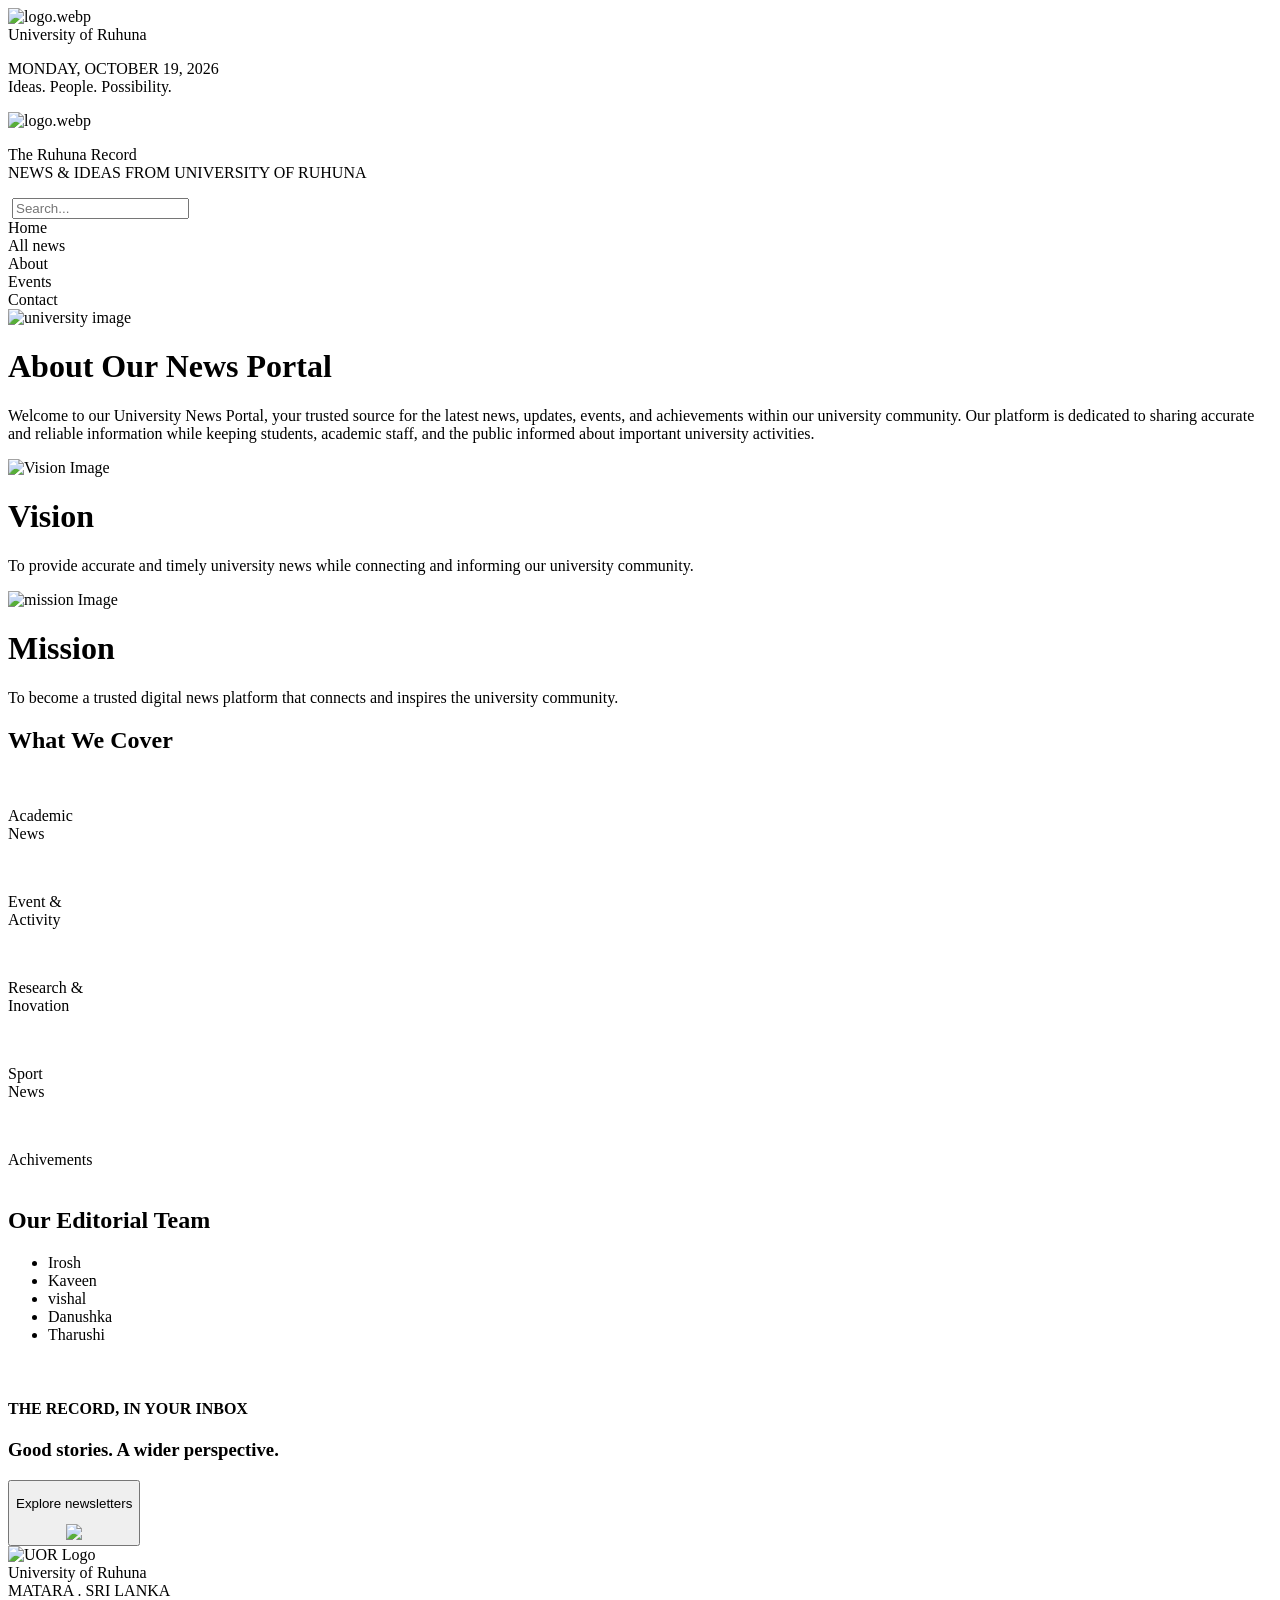
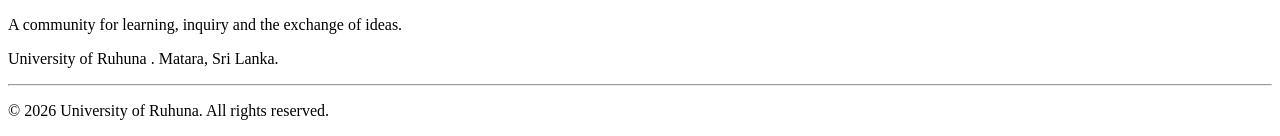
==== htmlFiles/about.html @ 2582066d "added about page" ====
<!DOCTYPE html>
<html lang="en">
<head>
    <meta charset="UTF-8">
    <meta name="viewport" content="width=device-width, initial-scale=1.0">
    <link rel="stylesheet" href="/Group-12-GitProject/cssFiles/about.css">
    <link rel="stylesheet" href="/Group-12-GitProject/cssFiles/allNews.css">
    <title>Document</title>
</head>
<body>
    <header>
         <div id="headRibbon">
            <div id="HribbonTop">
                <div id="Hlogo">
                    <img src="/Group-12-GitProject/pictures/logo.webp" id="logo" alt="logo.webp">
                    <div id="logoText">University of Ruhuna</div>
                </div>
            </div>
            <div id="HribbonMiddle">
                <div id="date">
                    <p>MONDAY, OCTOBER 19, 2026<br/><span>Ideas. People. Possibility.</span></p>
                </div>
                <div id="MRibbonLogo">
                    <img src="/Group-12-GitProject/pictures/logo.webp" id="Mlogo" alt="logo.webp">
                    <p id="MLogoText">The Ruhuna Record<br/><span>NEWS & IDEAS FROM UNIVERSITY OF RUHUNA</span></p>
                </div>
                <div id="searchBox">
                    <img src="/Group-12-GitProject/pictures/search.png" alt="" id="searchIcon">
                    <input type="text" id="searchBar" placeholder="Search...">
                </div>
            </div>
            <div id="HribbonMenu">
                <div id="menuItems">
                    <div id="home">Home</div>
                    <div id="allNews">All news</div>
                    <div id="about">About</div>
                    <div id="events">Events</div>
                    <div id="contact">Contact</div>
                    
                </div>
            </div>
        </div>
    </header>
    <!--Body content-->
    <div id="main">
        <!--Head section-->
        <div class="sec_1">
            <div>
                <img src="/Group-12-GitProject/pictures/ruhuna.jpg" alt="university image" id="main_pic">
            </div>
        
            <div id="note">
                <h1 id="head_1">About Our News Portal</h1>
                <p id="main_para">
                    Welcome to our University News Portal, your trusted source for the latest news, 
                    updates, events, and achievements within our university community. Our platform is
                    dedicated to sharing accurate and reliable information while keeping students, academic staff,
                    and the public informed about important university activities.
                </p>
            </div>
        </div>
        <!--Vision and Mission section-->
        <div class="sec_2">
            <!--Vision-->
            <div id="vision">
                <div>
                    <img src="/Group-12-GitProject/pictures/icons/vision_icon_120px.png" alt="Vision Image" id="vision_img">
                </div>
                <div id="vision_detail">
                    <h1 class="head_2">Vision</h1>
                    <p class="para_2">
                        To provide accurate and timely university news while connecting and informing our university community.
                    </p>
                </div>
            </div>
            <!--Mission-->
            <div id="mission">
                <div>
                    <img src="/Group-12-GitProject/pictures/icons/mission_icon_120px.png" alt="mission Image" id="mission_img">
                </div>
                <div id="mission_detail">
                    <h1 class="head_2">Mission</h1>
                    <p class="para_2">
                        To become a trusted digital news platform that connects and inspires the university community.
                    </p>
                </div>
            </div>
        </div>
        <!--What we cover section-->
        <h2 class="sec_head">What We Cover</h2>
        <div class="sec_3">
            <div>
                <div>
                    <img src="/Group-12-GitProject/pictures/icons/academic_news.png" alt="" class="icons">
                </div>
                <div class="head_3">
                    <p>Academic <br> News</p>
                </div>
            </div>
            <div>
                <div>
                    <img src="/Group-12-GitProject/pictures/icons/events.png" alt="" class="icons">
                </div>
                <div class="head_3">
                    <p>Event & <br>Activity</p>
                </div>
            </div>
            <div>
                <div>
                    <img src="/Group-12-GitProject/pictures/icons/research_innovation.png" alt="" class="icons">
                </div>
                <div class="head_3">
                    <p>Research & <br>Inovation</p>
                </div>
            </div>
            <div>
                <div>
                    <img src="/Group-12-GitProject/pictures/icons/sports_news.png" alt="" class="icons">
                </div>
                <div class="head_3">
                    <p>Sport <br>News</p>
                </div>
            </div>
            <div>
                <div>
                    <img src="/Group-12-GitProject/pictures/icons/achievements.png" alt="" class="icons">
                </div>
                <div class="head_3">
                    <p>Achivements <br>&nbsp;</p>
                </div>
            </div>
        </div>
        <!--last section-->
        <h2 class="sec_head">Our Editorial Team</h2>
        <div class="last_section">
            <div id="names">
                <ul>
                    <li>Irosh</li>
                    <li>Kaveen</li>
                    <li>vishal</li>
                    <li>Danushka</li>
                    <li>Tharushi</li>
                </ul>
            </div>
            <div id="group_img">
                <img src="/Group-12-GitProject/pictures/icons/Maroon Student Life Group Icon.png" alt="" id="group_img">
            </div>
        </div>
    </div>
    <footer>
        <div id="exploreArea">
            <div id="exploreAreaTxt">
                <h4>THE RECORD, IN YOUR INBOX</h4>
                <h3>Good stories. A wider perspective.</h3>
            </div>
            <button id="exploreBtn"><p>Explore newsletters</p> <img src="/Group-12-GitProject/pictures/arrow-right-white.png"></button>
        </div>
        <div id="footer">
            <div id="footerContent">
                <div id="content">
                    <div id="FooterUORLogo">
                        <img src="/Group-12-GitProject/pictures/logo.webp" alt="UOR Logo" id="footerLogo">
                        <div id="footerLogoText">University of Ruhuna<br /><span id="footerSublogoText">MATARA . SRI LANKA</span></div>
                    </div>
                    <p>A community for learning, inquiry and the exchange of ideas.</p>
                    <p>University of Ruhuna . Matara, Sri Lanka.</p>
                </div>
                <hr>
                <div id="copyRight">
                    <p>&copy; 2026 University of Ruhuna. All rights reserved.</p>
                </div>
            </div>
        </div>
        <script src="/Group-12-GitProject/jsFiles/allNews.js"></script>
    </footer>
</body>
</html>
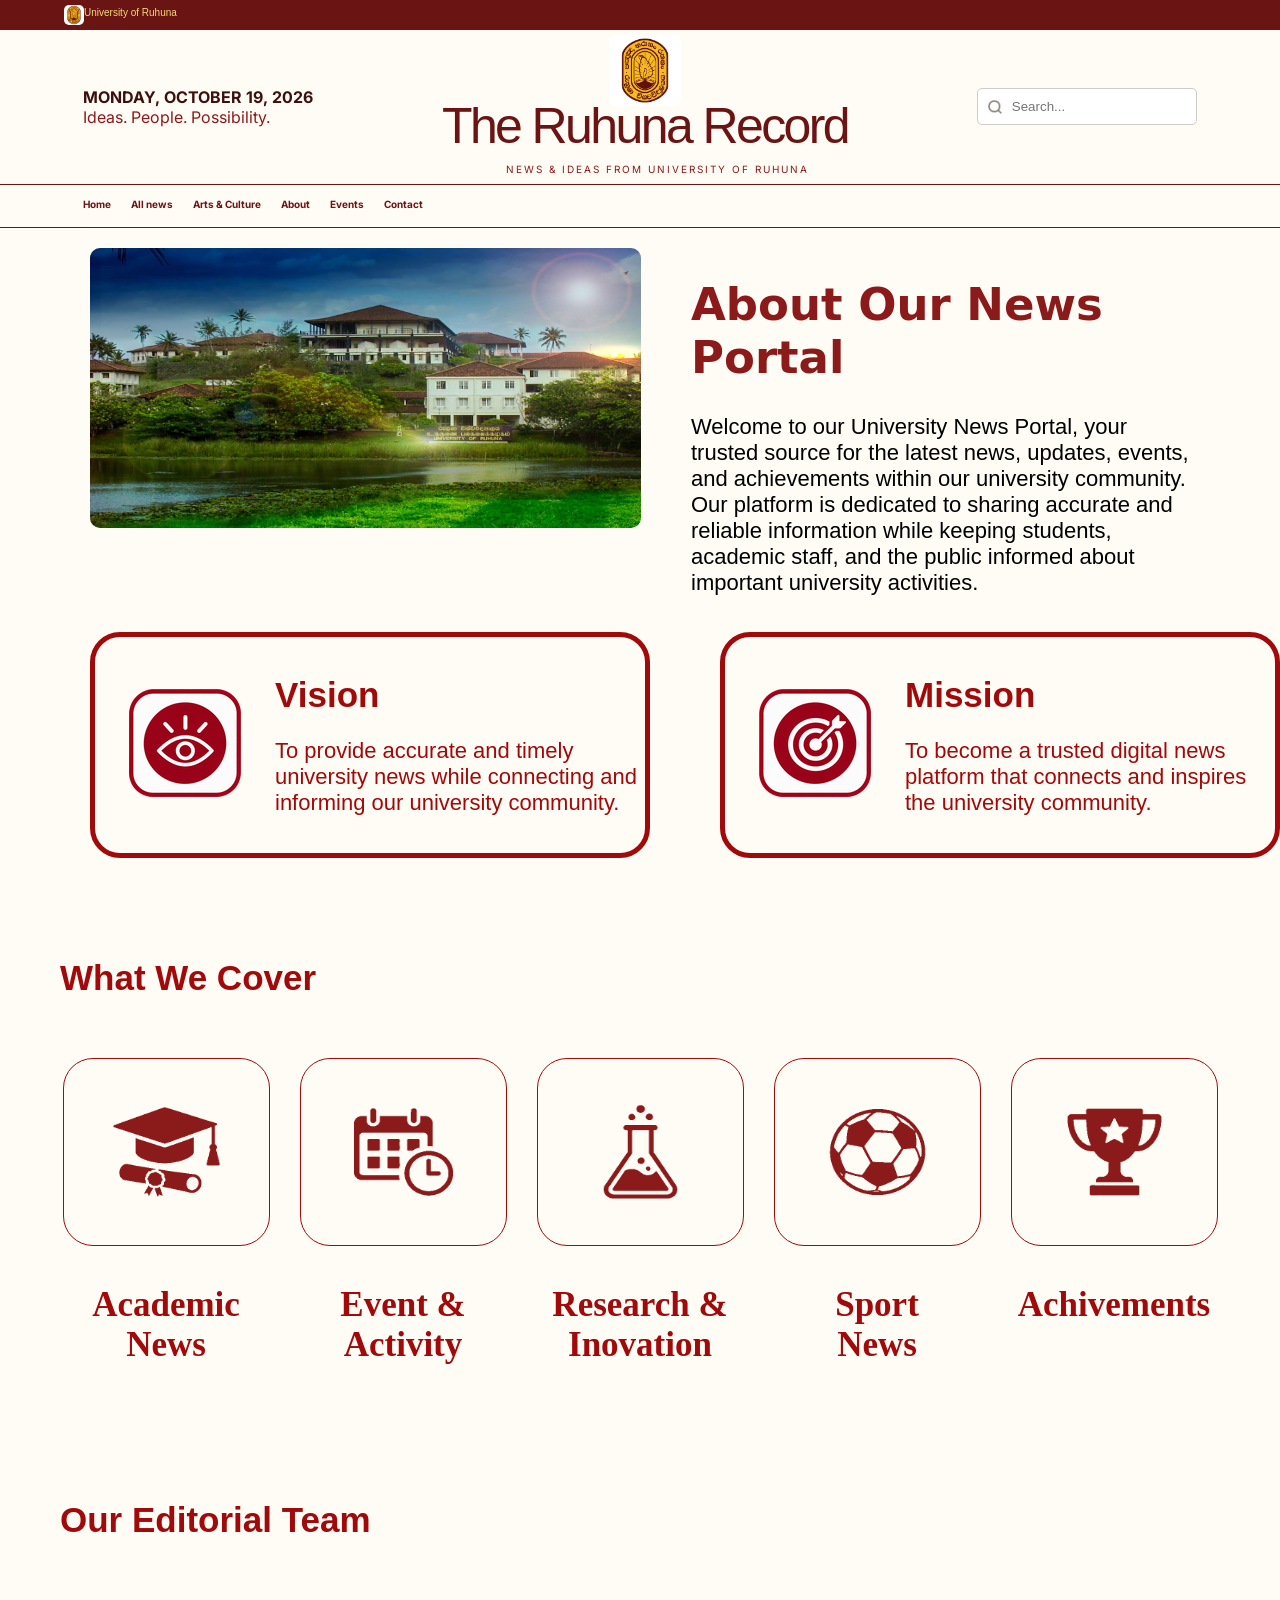
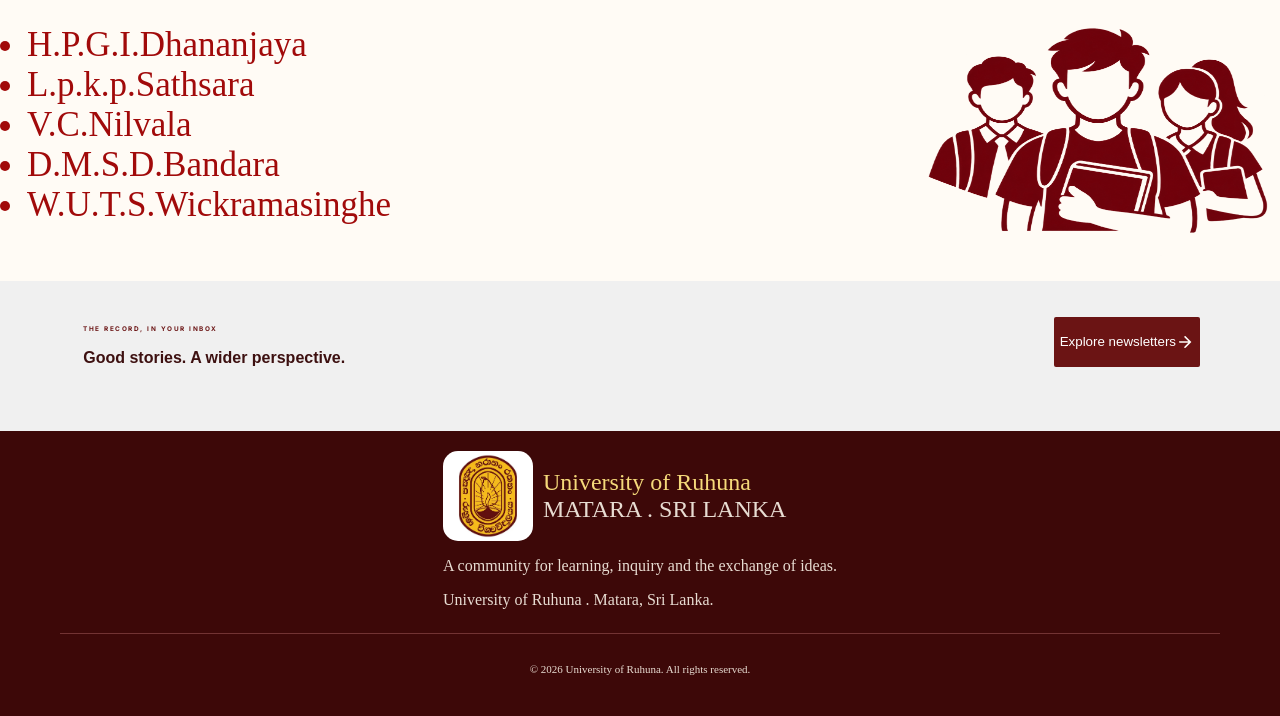
==== commit f292b58c: "Add final touch to web system" ====
--- a/htmlFiles/about.html
+++ b/htmlFiles/about.html
@@ -3,8 +3,8 @@
 <head>
     <meta charset="UTF-8">
     <meta name="viewport" content="width=device-width, initial-scale=1.0">
-    <link rel="stylesheet" href="/Group-12-GitProject/cssFiles/about.css">
-    <link rel="stylesheet" href="/Group-12-GitProject/cssFiles/allNews.css">
+    <link rel="stylesheet" href="../cssFiles/about.css">
+    <link rel="stylesheet" href="../cssFiles/allNews.css">
     <title>Document</title>
 </head>
 <body>
@@ -12,7 +12,7 @@
          <div id="headRibbon">
             <div id="HribbonTop">
                 <div id="Hlogo">
-                    <img src="/Group-12-GitProject/pictures/logo.webp" id="logo" alt="logo.webp">
+                    <img src="../pictures/logo.webp" id="logo" alt="logo.webp">
                     <div id="logoText">University of Ruhuna</div>
                 </div>
             </div>
@@ -21,11 +21,11 @@
                     <p>MONDAY, OCTOBER 19, 2026<br/><span>Ideas. People. Possibility.</span></p>
                 </div>
                 <div id="MRibbonLogo">
-                    <img src="/Group-12-GitProject/pictures/logo.webp" id="Mlogo" alt="logo.webp">
+                    <img src="../pictures/logo.webp" id="Mlogo" alt="logo.webp">
                     <p id="MLogoText">The Ruhuna Record<br/><span>NEWS & IDEAS FROM UNIVERSITY OF RUHUNA</span></p>
                 </div>
                 <div id="searchBox">
-                    <img src="/Group-12-GitProject/pictures/search.png" alt="" id="searchIcon">
+                    <img src="../pictures/search.png" alt="" id="searchIcon">
                     <input type="text" id="searchBar" placeholder="Search...">
                 </div>
             </div>
@@ -33,6 +33,7 @@
                 <div id="menuItems">
                     <div id="home">Home</div>
                     <div id="allNews">All news</div>
+                    <div id="artsCulture">Arts & Culture</div>
                     <div id="about">About</div>
                     <div id="events">Events</div>
                     <div id="contact">Contact</div>
@@ -46,7 +47,7 @@
         <!--Head section-->
         <div class="sec_1">
             <div>
-                <img src="/Group-12-GitProject/pictures/ruhuna.jpg" alt="university image" id="main_pic">
+                <img src="../pictures/ruhuna.jpg" alt="university image" id="main_pic">
             </div>
         
             <div id="note">
@@ -64,7 +65,7 @@
             <!--Vision-->
             <div id="vision">
                 <div>
-                    <img src="/Group-12-GitProject/pictures/icons/vision_icon_120px.png" alt="Vision Image" id="vision_img">
+                    <img src="../pictures/icons/vision_icon_120px.png" alt="Vision Image" id="vision_img">
                 </div>
                 <div id="vision_detail">
                     <h1 class="head_2">Vision</h1>
@@ -76,7 +77,7 @@
             <!--Mission-->
             <div id="mission">
                 <div>
-                    <img src="/Group-12-GitProject/pictures/icons/mission_icon_120px.png" alt="mission Image" id="mission_img">
+                    <img src="../pictures/icons/mission_icon_120px.png" alt="mission Image" id="mission_img">
                 </div>
                 <div id="mission_detail">
                     <h1 class="head_2">Mission</h1>
@@ -91,7 +92,7 @@
         <div class="sec_3">
             <div>
                 <div>
-                    <img src="/Group-12-GitProject/pictures/icons/academic_news.png" alt="" class="icons">
+                    <img src="../pictures/icons/academic_news.png" alt="" class="icons">
                 </div>
                 <div class="head_3">
                     <p>Academic <br> News</p>
@@ -99,7 +100,7 @@
             </div>
             <div>
                 <div>
-                    <img src="/Group-12-GitProject/pictures/icons/events.png" alt="" class="icons">
+                    <img src="../pictures/icons/events.png" alt="" class="icons">
                 </div>
                 <div class="head_3">
                     <p>Event & <br>Activity</p>
@@ -107,7 +108,7 @@
             </div>
             <div>
                 <div>
-                    <img src="/Group-12-GitProject/pictures/icons/research_innovation.png" alt="" class="icons">
+                    <img src="../pictures/icons/research_innovation.png" alt="" class="icons">
                 </div>
                 <div class="head_3">
                     <p>Research & <br>Inovation</p>
@@ -115,7 +116,7 @@
             </div>
             <div>
                 <div>
-                    <img src="/Group-12-GitProject/pictures/icons/sports_news.png" alt="" class="icons">
+                    <img src="../pictures/icons/sports_news.png" alt="" class="icons">
                 </div>
                 <div class="head_3">
                     <p>Sport <br>News</p>
@@ -123,7 +124,7 @@
             </div>
             <div>
                 <div>
-                    <img src="/Group-12-GitProject/pictures/icons/achievements.png" alt="" class="icons">
+                    <img src="../pictures/icons/achievements.png" alt="" class="icons">
                 </div>
                 <div class="head_3">
                     <p>Achivements <br>&nbsp;</p>
@@ -135,15 +136,15 @@
         <div class="last_section">
             <div id="names">
                 <ul>
-                    <li>Irosh</li>
-                    <li>Kaveen</li>
-                    <li>vishal</li>
-                    <li>Danushka</li>
-                    <li>Tharushi</li>
+                    <li>H.P.G.I.Dhananjaya</li>
+                    <li>L.p.k.p.Sathsara</li>
+                    <li>V.C.Nilvala</li>
+                    <li>D.M.S.D.Bandara</li>
+                    <li>W.U.T.S.Wickramasinghe</li>
                 </ul>
             </div>
             <div id="group_img">
-                <img src="/Group-12-GitProject/pictures/icons/Maroon Student Life Group Icon.png" alt="" id="group_img">
+                <img src="../pictures/icons/Maroon Student Life Group Icon.png" alt="" id="group_img">
             </div>
         </div>
     </div>
@@ -153,13 +154,13 @@
                 <h4>THE RECORD, IN YOUR INBOX</h4>
                 <h3>Good stories. A wider perspective.</h3>
             </div>
-            <button id="exploreBtn"><p>Explore newsletters</p> <img src="/Group-12-GitProject/pictures/arrow-right-white.png"></button>
+            <button id="exploreBtn"><p>Explore newsletters</p> <img src="../pictures/arrow-right-white.png"></button>
         </div>
         <div id="footer">
             <div id="footerContent">
                 <div id="content">
                     <div id="FooterUORLogo">
-                        <img src="/Group-12-GitProject/pictures/logo.webp" alt="UOR Logo" id="footerLogo">
+                        <img src="../pictures/logo.webp" alt="UOR Logo" id="footerLogo">
                         <div id="footerLogoText">University of Ruhuna<br /><span id="footerSublogoText">MATARA . SRI LANKA</span></div>
                     </div>
                     <p>A community for learning, inquiry and the exchange of ideas.</p>
@@ -171,7 +172,7 @@
                 </div>
             </div>
         </div>
-        <script src="/Group-12-GitProject/jsFiles/allNews.js"></script>
+        <script src="../jsFiles/allNews.js"></script>
     </footer>
 </body>
 </html>
--- a/cssFiles/about.css
+++ b/cssFiles/about.css
@@ -0,0 +1,468 @@
+body{
+    margin: 0;
+    background-color: rgb(255, 251, 245);
+}
+#headRibbon{
+    width:100vw;
+}
+#HribbonTop{
+    background-color:#6B1414 ;
+    height: clamp(30px, 2vh, 40px);
+}
+#Hlogo{
+    display: flex;
+    flex-direction: row;
+    margin-left: 5%;
+    margin-top: auto;
+    margin-bottom: auto;
+    color:#F5D97A;
+    font-family: Libre Baskerville,Arial, Helvetica, sans-serif;
+}
+#logo{
+    border-radius: 5px;
+    margin-top: 0.4%;
+    margin-bottom: auto;
+    width: clamp(15px, 2vw, 20px);
+}
+#logoText{
+    font-size: 10px;
+    margin-top: 0.6%;
+    margin-bottom: auto;
+}
+#HribbonMiddle{
+    display: flex;
+    flex-direction: row;
+    padding: 0px 6.5%;
+    justify-content: space-between;
+}
+#date{
+    margin-top: auto;
+    margin-bottom: auto;
+    color:#3D1010;
+    font-family: Inter,Arial, Helvetica, sans-serif;
+    font-weight: bold;
+}
+#date span{
+    color:#8B1A1A;
+    font-weight: 400;
+}
+#Mlogo{
+    width: 15%;
+    border-radius: 5px;
+    margin: 1% 2%;
+}
+#MLogoText{
+    margin: 0;
+    color:#6B1414;
+    letter-spacing: -2.6px;
+    text-align: center;
+    font-size: 50px;
+    line-height: 30px;
+    font-family: libre Baskerville,Arial, Helvetica, sans-serif;
+}
+#MLogoText span{
+    color:#8B1A1A;
+    font-size: 10px;
+    font-family: Inter,Arial, Helvetica, sans-serif;
+    letter-spacing: 2px;
+    margin-left: 6%;
+    font-weight: 400;
+}
+#searchBar{
+    width: 100%;
+    box-sizing: border-box;
+    padding: 10px 10px 10px 34px;
+    border: 1px solid #ccc;
+    border-radius: 5px;
+}
+#searchBox{
+    position: relative;
+    width: 220px;
+    margin-top: auto;
+    margin-bottom: auto;
+}
+#searchIcon{
+    position: absolute;
+    top: 50%;
+    left: 10px;
+    width: 16px;
+    height: 16px;
+    object-fit: contain;
+    transform: translateY(-50%);
+}
+#MRibbonLogo{
+    display: flex;
+    flex-direction: column;
+    align-items: center;
+}
+#HribbonMenu{
+    border-top: 1px solid #6B1414;
+    border-bottom: 1px solid #6B1414;
+    height: clamp(40px, 4vh, 60px);
+    padding: 2px 0px 0px;
+}
+#menuItems{
+    display: flex;
+    flex-direction: row;
+    gap: 20px;
+    margin-left: 6.5%;
+    font-family: Inter,Arial, Helvetica, sans-serif;
+    font-size: 10px;
+    font-weight: bold;
+    color:#6B1414;
+    height: clamp(38px, 20px, 60px);
+    align-items: center;
+    border-bottom: 1px solid #fefefe;
+}
+#menuItems div{
+    display: flex;
+    align-items: center;
+    height: 100%;
+    box-sizing: border-box;
+    border-bottom: 4px solid transparent;
+}
+#menuItems div:hover{
+    cursor: pointer;
+    border-bottom: 4px solid #6B1414;
+}
+.sec_1{
+    display: flex;
+    justify-content: flex-start;
+    align-items: flex-start;
+    gap: 50px;
+    margin:20px 90px;
+}
+#main_pic{
+    width: 551px;
+    height: 280px;
+    border-radius: 10px;
+
+}
+#note{
+    width: 660px;
+    height: 243px;
+    top:0%;
+    left: 0%;
+}
+
+#head_1{
+    font-family: system-ui, -apple-system, BlinkMacSystemFont, 'Segoe UI', Roboto, Oxygen, Ubuntu, Cantarell, 'Open Sans', 'Helvetica Neue', sans-serif;
+    font-weight: bold;
+    font-size: 45px;
+    color: #8B1A1A;
+}
+#main_para{
+    font-size: 22px;
+    font-family: 'Segoe UI', Tahoma, Geneva, Verdana, sans-serif;
+}
+.sec_2{
+    display: flex;
+    gap: 70px;
+    margin-top: 100px;
+    margin-left: 90px;
+}
+#vision{
+    border: 5px solid #A10A0A;
+    display: flex;
+    width: 600px;
+    height: 216px;
+    border-radius: 30px;
+    align-items: center;
+}
+#vision_img{
+    width: 120px;
+    height: 120px;
+    padding: 108px 30px;
+}
+.head_2{
+    font-size: 35px;
+    color: #A10A0A;
+    font-weight: bold;
+    font-family: 'Segoe UI', Tahoma, Geneva, Verdana, sans-serif;
+}
+.para_2{
+    font-size: 22px;
+    color: #A10A0A;
+    font-family: 'Segoe UI', Tahoma, Geneva, Verdana, sans-serif;
+}
+#mission{
+    border: 5px solid #A10A0A;
+    display: flex;
+    width: 600px;
+    height: 216px;
+    border-radius: 30px;
+    align-items: center;
+}
+#mission_img{
+    width: 120px;
+    height: 120px;
+    padding: 108px 30px;
+}
+.sec_head{
+    font-size: 35px;
+    font-weight: bold;
+    font-family: 'Segoe UI', Tahoma, Geneva, Verdana, sans-serif;
+    margin-left: 60px;
+    margin-top: 100px;
+    color: #A10A0A;
+}
+.sec_3{
+    display: flex;
+    gap: 30px;
+    align-items: center;
+    justify-content: center;
+    margin-top: 60px;
+}
+.icons{
+    width: 205px;
+    height: 186px;
+    border: 1px solid;
+    color: #A10A0A;
+    border-radius: 30px;
+
+}
+.head_3{
+    font-size: 35px;
+    font-weight: bold;
+    color: #A10A0A;
+    text-align: center;
+    transition: all 0.3s ease;
+}
+.icons:hover {
+    background-color: #e58c92;
+    color: white;
+    transform: translateY(-10px);
+    box-shadow: 0 10px 25px rgba(0,0,0,0.15);
+}
+.last_section{
+    display: flex;
+    gap: 40%;
+    align-items: center;
+    justify-content: center;
+}
+#group_img{
+    width: 390px;
+    height: 312px;
+    
+}
+#names{
+    font-size: 35px;
+    color: #A10A0A;
+    font-weight: normal;
+}
+    #exploreArea{
+        flex-direction: column;
+        gap: 20px;
+        padding: 28px 16px 40px;
+    }
+
+    #exploreBtn{
+        width: 100%;
+        justify-content: space-between;
+    }
+
+    #footer{
+        padding: 24px 16px;
+    }
+
+    #FooterUORLogo{
+        align-items: flex-start;
+    }
+
+    #footerLogo{
+        width: 70px;
+    }
+
+    #footerLogoText{
+        font-size: 18px;
+    }
+
+    #copyRight{
+        font-size: 10px;
+    }
+
+@media (max-width: 1024px){
+    .sec_1{
+        gap: 28px;
+        margin: 32px 5%;
+    }
+
+    #main_pic{
+        width: min(45vw, 551px);
+        height: auto;
+    }
+
+    #note{
+        width: auto;
+        height: auto;
+        flex: 1;
+    }
+
+    #head_1{
+        font-size: clamp(32px, 5vw, 45px);
+        margin-top: 0;
+    }
+
+    #main_para{
+        font-size: clamp(17px, 2.2vw, 22px);
+        line-height: 1.5;
+    }
+
+    .sec_2{
+        gap: 24px;
+        margin: 64px 5% 0;
+    }
+
+    #vision,
+    #mission{
+        width: 50%;
+        height: auto;
+        min-height: 180px;
+        box-sizing: border-box;
+    }
+
+    #vision_img,
+    #mission_img{
+        width: 90px;
+        height: 90px;
+        padding: 20px;
+    }
+
+    .head_2{
+        font-size: 30px;
+    }
+
+    .para_2{
+        font-size: 18px;
+        line-height: 1.4;
+    }
+
+    .sec_head{
+        margin: 72px 5% 0;
+    }
+
+    .sec_3{
+        display: grid;
+        grid-template-columns: repeat(3, minmax(0, 1fr));
+        gap: 24px;
+        margin: 40px 5% 0;
+    }
+
+    .icons{
+        width: 100%;
+        height: auto;
+        aspect-ratio: 1 / 0.9;
+        object-fit: contain;
+        box-sizing: border-box;
+    }
+
+    .head_3{
+        font-size: 26px;
+    }
+
+    .last_section{
+        gap: 10%;
+        margin: 0 5%;
+    }
+
+    #group_img{
+        width: 100%;
+        height: auto;
+        max-width: 390px;
+    }
+
+    #group_img > img{
+        width: 100%;
+        height: auto;
+    }
+}
+
+@media (max-width: 600px){
+    .sec_1{
+        flex-direction: column;
+        gap: 20px;
+        margin: 24px 16px;
+    }
+
+    #main_pic{
+        width: 100%;
+        display: block;
+    }
+
+    #head_1{
+        font-size: clamp(30px, 9vw, 40px);
+        line-height: 1.15;
+    }
+
+    #main_para{
+        font-size: 17px;
+        line-height: 1.6;
+    }
+
+    .sec_2{
+        flex-direction: column;
+        gap: 20px;
+        margin: 48px 16px 0;
+    }
+
+    #vision,
+    #mission{
+        width: 100%;
+        min-height: 0;
+        padding: 16px;
+        border-width: 3px;
+        border-radius: 20px;
+    }
+
+    #vision_img,
+    #mission_img{
+        width: 64px;
+        height: 64px;
+        padding: 8px;
+    }
+
+    .head_2{
+        font-size: 26px;
+        margin: 8px 0;
+    }
+
+    .para_2{
+        font-size: 16px;
+        margin: 8px 0;
+    }
+
+    .sec_head{
+        font-size: 28px;
+        margin: 56px 16px 0;
+    }
+
+    .sec_3{
+        grid-template-columns: repeat(2, minmax(0, 1fr));
+        gap: 20px 12px;
+        margin: 28px 16px 0;
+    }
+
+    .icons{
+        border-radius: 20px;
+    }
+
+    .head_3{
+        font-size: 20px;
+        line-height: 1.2;
+    }
+
+    .last_section{
+        flex-direction: column;
+        gap: 20px;
+        margin: 0 16px;
+    }
+
+    #names{
+        font-size: 26px;
+        align-self: flex-start;
+    }
+
+    #group_img{
+        align-self: center;
+    }
+}
--- a/cssFiles/allNews.css
+++ b/cssFiles/allNews.css
@@ -0,0 +1,660 @@
+@import url('https://fonts.googleapis.com/css2?family=Barlow+Condensed:ital,wght@0,100;0,200;0,300;0,400;0,500;0,600;0,700;0,800;0,900;1,100;1,200;1,300;1,400;1,500;1,600;1,700;1,800;1,900&family=Inder&family=Inter:ital,opsz,wght@0,14..32,100..900;1,14..32,100..900&family=Kumbh+Sans:wght,YOPQ@100..900,40..300&family=Libre+Baskerville:ital,wght@0,400..700;1,400..700&display=swap');
+body{
+    margin: 0;
+    background-color: rgb(255, 251, 245);
+}
+#headRibbon{
+    width:100vw;
+}
+#HribbonTop{
+    background-color:#6B1414 ;
+    height: clamp(30px, 2vh, 40px);
+}
+#Hlogo{
+    display: flex;
+    flex-direction: row;
+    margin-left: 5%;
+    margin-top: auto;
+    margin-bottom: auto;
+    color:#F5D97A;
+    font-family: Libre Baskerville,Arial, Helvetica, sans-serif;
+}
+#logo{
+    border-radius: 5px;
+    margin-top: 0.4%;
+    margin-bottom: auto;
+    width: clamp(15px, 2vw, 20px);
+}
+#logoText{
+    font-size: 10px;
+    margin-top: 0.6%;
+    margin-bottom: auto;
+}
+#HribbonMiddle{
+    display: flex;
+    flex-direction: row;
+    padding: 0px 6.5%;
+    justify-content: space-between;
+}
+#date{
+    margin-top: auto;
+    margin-bottom: auto;
+    color:#3D1010;
+    font-family: Inter,Arial, Helvetica, sans-serif;
+    font-weight: bold;
+}
+#date span{
+    color:#8B1A1A;
+    font-weight: 400;
+}
+#Mlogo{
+    width: 15%;
+    border-radius: 5px;
+    margin: 1% 2%;
+}
+#MLogoText{
+    margin: 0;
+    color:#6B1414;
+    letter-spacing: -2.6px;
+    text-align: center;
+    font-size: 50px;
+    line-height: 30px;
+    font-family: libre Baskerville,Arial, Helvetica, sans-serif;
+}
+#MLogoText span{
+    color:#8B1A1A;
+    font-size: 10px;
+    font-family: Inter,Arial, Helvetica, sans-serif;
+    letter-spacing: 2px;
+    margin-left: 6%;
+    font-weight: 400;
+}
+#searchBar{
+    width: 100%;
+    box-sizing: border-box;
+    padding: 10px 10px 10px 34px;
+    border: 1px solid #ccc;
+    border-radius: 5px;
+}
+#searchBox{
+    position: relative;
+    width: 220px;
+    margin-top: auto;
+    margin-bottom: auto;
+}
+#searchIcon{
+    position: absolute;
+    top: 50%;
+    left: 10px;
+    width: 16px;
+    height: 16px;
+    object-fit: contain;
+    transform: translateY(-50%);
+}
+#MRibbonLogo{
+    display: flex;
+    flex-direction: column;
+    align-items: center;
+}
+#HribbonMenu{
+    border-top: 1px solid #6B1414;
+    border-bottom: 1px solid #6B1414;
+    height: clamp(40px, 4vh, 60px);
+    padding: 2px 0px 0px;
+}
+#home{
+    border-bottom: 4px solid #6B1414;
+}
+#menuItems{
+    display: flex;
+    flex-direction: row;
+    gap: 20px;
+    margin-left: 6.5%;
+    font-family: Inter,Arial, Helvetica, sans-serif;
+    font-size: 10px;
+    font-weight: bold;
+    color:#6B1414;
+    height: clamp(38px, 20px, 60px);
+    align-items: center;
+    border-bottom: 1px solid #fefefe;
+}
+#menuItems div{
+    display: flex;
+    align-items: center;
+    height: 100%;
+    box-sizing: border-box;
+    border-bottom: 4px solid transparent;
+}
+
+#menuItems div:hover{
+    cursor: pointer;
+    border-bottom: 4px solid #6B1414;
+}
+#bodyContent{
+    display: flex;
+    flex-direction: column;
+    padding:10px 20% 10px 20%;
+}
+#BTitle{
+    display: flex;
+    flex-direction: column;
+    font-family: Inter,Arial, Helvetica, sans-serif;
+}
+#text1{
+    font-size: 11px;
+    color:#657079;
+}
+#text2{
+    font-size: 11px;
+    color:#8B1A1A;
+    font-weight: bold;
+    letter-spacing: 1.5px;
+}
+#text3{
+    font-family: Libre Baskerville,Arial, Helvetica, sans-serif;
+    font-size: 48px;
+    line-height: 100%;
+    letter-spacing: -1.4px;
+    margin-top: 0px;
+    color:#6B1414;
+}
+#text4{
+    font-size: 16px;
+    margin-top: 0px;    
+    color:#657079;
+}
+#newsSearchArea{
+    display: flex;
+    flex-direction: column;
+    gap: 20px;
+    font-family: Inter,Arial, Helvetica, sans-serif;
+    background-color: #EDE8DC;
+    padding: 24px;
+    margin-top: 20px;
+}
+#searchBars{
+    display: flex;
+    flex-direction: row;
+    font-family: Inter,Impact, Haettenschweiler, 'Arial Narrow Bold', sans-serif;
+    gap: 20px;
+    margin-top:auto;
+    margin-bottom: auto;
+    font-size:clamp(10px, 2vw, 26px);
+    justify-content: space-between;
+}
+#searchBars p{
+    font-size:clamp(10px, 1vw, 26px);
+    font-family: Inter,Arial, Helvetica, sans-serif;
+    color:#3D1010;
+    font-weight: bold;
+}
+.searchBar{
+    width: clamp(50px, 30vw, 300px);
+    box-sizing: border-box;
+    padding: 10px 10px 10px 34px;
+    font-size:clamp(10px, 1vw, 26px);
+    border: 1px solid #ccc;
+    border-radius: 5px;
+}
+#searchButton{
+    background-color: #8B1A1A;
+    color: white;
+    border: none;
+    padding: 10px 10px;
+    font-family: Inter,Arial, Helvetica, sans-serif;
+    font-weight: bold;
+    font-size: clamp(5px, 1vw, 20px);
+    width: clamp(120px, 10vw, 300px);
+    height: clamp(30px, 5vh, 50px);
+    margin-top: 5%;
+    margin-bottom: auto;
+    
+    cursor: pointer;
+}
+#searchButton img{
+    width: 20px;
+    height: 15px;
+    margin-top: auto;
+    margin-bottom: auto;
+    margin-left: 5px;
+}
+#topicFilters{
+    display: flex;
+    flex-direction: row;
+    gap: 5px;
+    font-family: Inter,Arial, Helvetica, sans-serif;
+    font-size: clamp(8px, 1vw, 26px);
+}
+#topicFilters div,.sampleBtns{
+    padding: 5px 10px;
+    border-radius: 5px;
+    border: none;
+    background-color: #F8F6F0;
+}
+#topicFilters div:hover,.sampleBtns:hover{
+    cursor: pointer;
+    background-color: #6B1414;
+    color: white;
+    transition: background-color 0.3s, color 0.3s;
+}
+#archiveSummary{
+    display: flex;
+    flex-direction: row;
+    justify-content: space-between;
+    margin-top: 20px;
+}
+#archiveSummary p{
+    font-family: Inter,Arial, Helvetica, sans-serif;
+    font-size: clamp(10px, 1vw, 26px);
+}
+
+.storyRow{
+    display: grid;
+    grid-template-columns: repeat(3, minmax(0, 1fr));
+    gap: clamp(20px, 6vw, 40px);
+    margin-top: 20px;
+    height:auto;
+    /* border: 0.5px solid #160707; */
+}
+.news{
+    display: none;
+    flex-direction: column;
+    border: 0.5px solid #dcdcdc;
+    border-radius: 15px;
+    padding: 5px;
+    width: 100%;
+    box-sizing: border-box;
+    cursor: pointer;
+}
+.news:hover{
+    box-shadow: 0 4px 8px rgba(0, 0, 0, 0.2);
+    transition: box-shadow 0.3s;
+}
+.news h4,#exploreAreaTxt h4{
+    font-family: Inter,Arial, Helvetica, sans-serif;
+    letter-spacing: 1.5px;
+    font-size: clamp(6px, 0.5vw, 11px);
+    color:#6B1414;
+    margin-bottom: 0px;
+}
+.news h3,#exploreAreaTxt h3{
+    font-family: Libre Baskerville,Arial, Helvetica, sans-serif;
+    font-size: clamp(10px, 2vw, 16px);
+    color:#3D1010;
+    margin-bottom: 0px;
+}
+.news h5{
+    font-family: Inter,Arial, Helvetica, sans-serif;
+    font-size: clamp(3px, 0.7vw, 7px);
+    color:#657079;
+}
+.news p{
+    font-family: Inter,Arial, Helvetica, sans-serif;
+    font-size: clamp(10px, 1vw, 12px);
+    color:#657079;
+}
+
+.newsImage{
+    width: clamp(150px, 30vw, 260px);
+    height: clamp(120px, 16vw, 220px);
+    object-fit: cover;
+}
+#sampleBtns{
+    display: flex;
+    gap: 20px;
+}
+.sampleBtns{
+    padding: 5px 15px;
+}
+#btnNext{
+    display: flex;
+    flex-direction: row;
+    gap: 10px;
+    padding: 10px 10px;
+    border-radius: 5px;
+}
+#btnNext img{
+    margin-top: auto;
+    margin-bottom: auto;
+    width: 30%;
+    height: 60%;
+}
+#archive div{
+    display: flex;
+    flex-direction: row;
+    justify-content: space-between;
+}
+#btn1,#btn2,#btn3{
+    width:50px;
+}
+#exploreArea{
+    display: flex;
+    flex-direction: row;
+    justify-content: space-between;
+    background-color: #f0f0f0;
+    padding:36px 80px 64px 6.5%;
+}
+#exploreAreaTxt{
+    display: flex;
+    flex-direction: column;
+}
+#exploreBtn{
+    display: flex;
+    flex-direction: row;
+    justify-content: center;
+    width:auto;
+    height: 50px;
+    background-color: #6B1414;
+    border: none;
+    border-radius: 2px;
+    margin-top: auto;
+    margin-bottom: auto;
+    color: white;
+    cursor: pointer;
+}
+#exploreBtn:hover{
+    background-color: #8B1A1A;
+    transition: background-color 0.3s;
+}
+#exploreBtn p{
+    margin-top: auto;
+    margin-bottom: auto;
+    text-align: center;
+    margin-left: auto;
+}
+#exploreBtn img{
+    margin-top: auto;
+    margin-bottom: auto;
+}
+#footerLogoText{
+    font-size:24px;
+    color:#6B1414;
+    margin:0;
+    font-family: 'Libre Baskerville', Times, serif;
+}
+#UORLogo,#FooterUORLogo{
+    display:flex;
+    flex-direction: row;
+    gap:10px;
+    align-items: center;
+}
+#footerLogo{
+    width:clamp(90px, 2vw, 100px);
+    height:auto;
+}
+#footer{
+    display: flex;
+    flex-direction: column;
+    padding: 20px 60px;
+    box-sizing: border-box;
+    background-color:#3D0808;
+}
+#footerLinks p{
+    display: flex;
+    flex-direction: row;
+    color:#E8DCD2;
+    font-size: 12px;
+}
+#footer hr{
+    width: 100%;
+    border: 0;
+    border-top: 1px solid #723333;
+}
+#footerLogoText{
+    color:#F5D97A;
+}
+#footerSublogoText{
+    color:#E8DCD2;
+}
+#footerContent{
+    display: flex;
+    flex-direction: column;
+    align-items: center;
+    justify-content: space-between;
+}
+#content p{
+    color:#E8DCD2;
+}
+#footerLogo{
+    border-radius: 15px;
+}
+#copyRight{
+    display: flex;
+    flex-direction: row;
+    align-items: center;
+    font-size: 11px;
+    color:#E8DCD2;
+    padding: 10px 0;
+}
+
+@media (max-width: 1024px){
+    #HribbonMiddle{
+        padding: 0 5%;
+        gap: 20px;
+    }
+
+    #MLogoText{
+        font-size: clamp(32px, 5vw, 42px);
+        line-height: 1;
+    }
+
+    #MLogoText span{
+        font-size: clamp(8px, 1.2vw, 10px);
+        letter-spacing: 1px;
+    }
+
+    #searchBox{
+        width: clamp(160px, 22vw, 220px);
+    }
+
+    #bodyContent{
+        padding: 32px 5% 48px;
+    }
+
+    #searchBars{
+        flex-wrap: wrap;
+    }
+
+    #search1,
+    #search2{
+        flex: 1 1 220px;
+    }
+
+    .searchBar{
+        width: 100%;
+    }
+
+    #searchButton{
+        flex: 1 1 160px;
+        margin-top: 0;
+        font-size: 16px;
+    }
+
+    .storyRow{
+        grid-template-columns: repeat(2, minmax(0, 1fr));
+        gap: 30px 20px;
+    }
+
+    .news{
+        width: 100%;
+    }
+
+    #exploreArea{
+        padding: 32px 5% 48px;
+    }
+
+    #footer{
+        padding: 20px 5%;
+    }
+}
+
+@media (max-width: 600px){
+    #HribbonTop{
+        height: auto;
+        padding: 8px 16px;
+    }
+
+    #Hlogo{
+        margin: 0;
+    }
+
+    #logo{
+        margin: 0 8px 0 0;
+    }
+
+    #logoText{
+        margin: auto 0;
+    }
+
+    #HribbonMiddle{
+        flex-direction: column;
+        gap: 12px;
+        padding: 16px;
+    }
+
+    #date{
+        order: 2;
+        text-align: center;
+        font-size: 11px;
+    }
+
+    #MRibbonLogo{
+        order: 1;
+    }
+
+    #Mlogo{
+        width: 70px;
+        margin: 0;
+    }
+
+    #MLogoText{
+        font-size: clamp(28px, 9vw, 38px);
+    }
+
+    #MLogoText span{
+        font-size: 8px;
+        letter-spacing: 0.8px;
+    }
+
+    #searchBox{
+        order: 3;
+        width: 100%;
+    }
+
+    #menuItems{
+        gap: 16px;
+        margin-left: 0;
+        padding: 0 16px;
+        overflow-x: auto;
+        white-space: nowrap;
+    }
+
+    #menuItems div{
+        flex: 0 0 auto;
+    }
+
+    #bodyContent{
+        padding: 24px 16px 40px;
+    }
+
+    #text3{
+        font-size: clamp(34px, 11vw, 48px);
+    }
+
+    #text4{
+        font-size: 14px;
+        line-height: 1.5;
+    }
+
+    #newsSearchArea{
+        padding: 16px;
+    }
+
+    #searchBars{
+        flex-direction: column;
+        gap: 12px;
+    }
+
+    #search1,
+    #search2,
+    #searchButton{
+        width: 100%;
+        flex: none;
+    }
+
+    #searchButton{
+        height: 42px;
+    }
+
+    #topicFilters{
+        overflow-x: auto;
+        flex-wrap: nowrap;
+        padding-bottom: 4px;
+    }
+
+    #topicFilters div{
+        flex: 0 0 auto;
+        white-space: nowrap;
+    }
+
+    #archiveSummary{
+        align-items: flex-start;
+        flex-direction: column;
+        gap: 4px;
+    }
+
+    .storyRow{
+        display: flex;
+        flex-direction: column;
+        gap: 28px;
+    }
+
+    .news{
+        width: 100%;
+    }
+
+    .newsImage{
+        height: 180px;
+    }
+
+    #archive > div{
+        align-items: flex-start;
+        flex-direction: column;
+        gap: 12px;
+    }
+
+    #sampleBtns{
+        flex-wrap: wrap;
+    }
+
+    #exploreArea{
+        flex-direction: column;
+        gap: 20px;
+        padding: 28px 16px 40px;
+    }
+
+    #exploreBtn{
+        width: 100%;
+        justify-content: space-between;
+    }
+
+    #footer{
+        padding: 24px 16px;
+    }
+
+    #FooterUORLogo{
+        align-items: flex-start;
+    }
+
+    #footerLogo{
+        width: 70px;
+    }
+
+    #footerLogoText{
+        font-size: 18px;
+    }
+
+    #copyRight{
+        font-size: 10px;
+    }
+}
